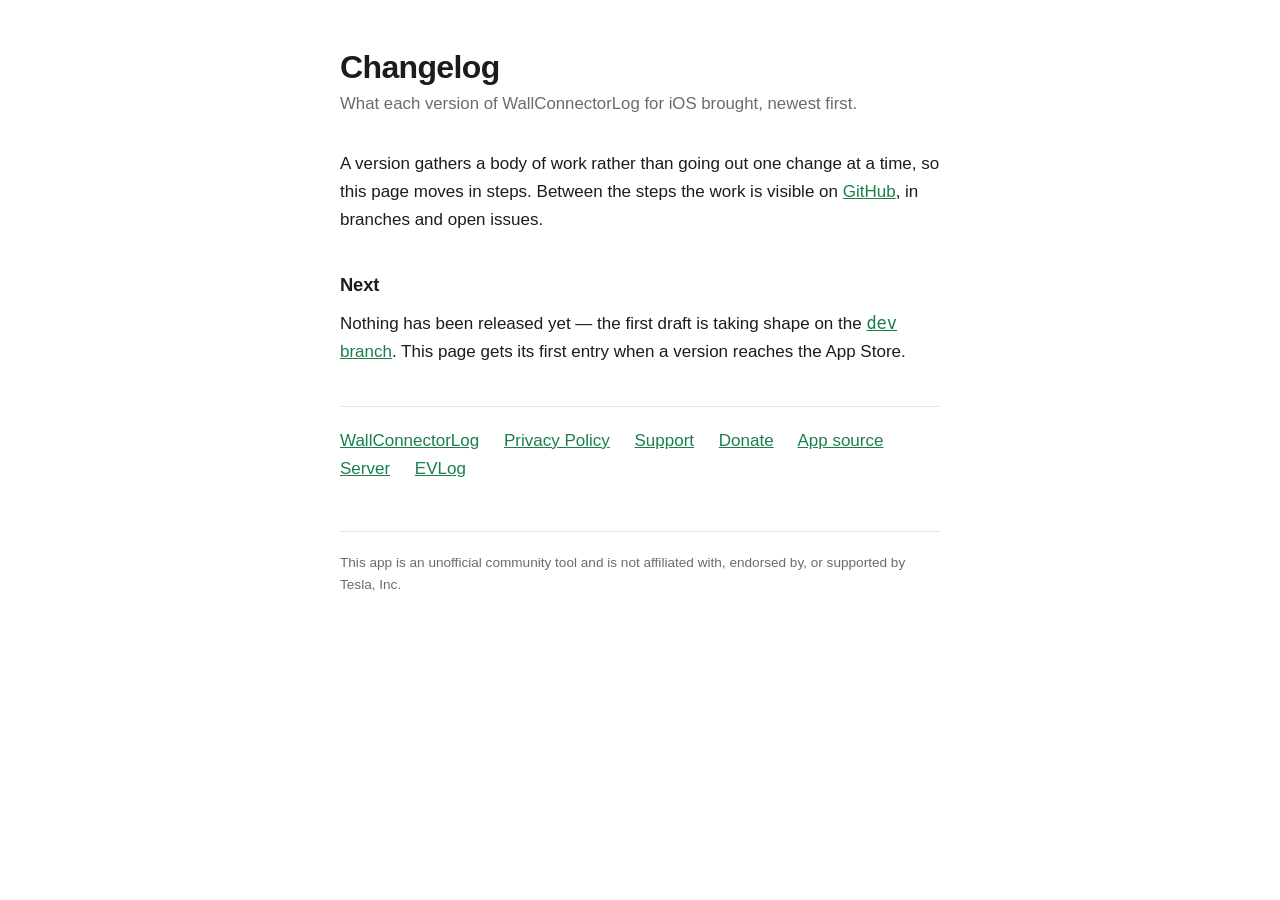
==== changelog/index.html @ a12ff2bb "Link the sibling site from the nav" ====
<!doctype html>
<html lang="en">
<head>
<meta charset="utf-8">
<meta name="viewport" content="width=device-width, initial-scale=1">
<title>WallConnectorLog — Changelog</title>
<link rel="stylesheet" href="../style.css">
</head>
<body>

<h1>Changelog</h1>
<p class="lede">What each version of WallConnectorLog for iOS brought, newest first.</p>

<p>A version gathers a body of work rather than going out one change at a time, so this page moves
in steps. Between the steps the work is visible on
<a href="https://github.com/mews-se/wallconnectorlog-ios">GitHub</a>, in branches and open
issues.</p>

<h2>Next</h2>

<p>Nothing has been released yet — the first draft is taking shape on the
<a href="https://github.com/mews-se/wallconnectorlog-ios/tree/dev"><code>dev</code> branch</a>.
This page gets its first entry when a version reaches the App Store.</p>

<nav>
  <a href="../">WallConnectorLog</a>
  <a href="../privacy/">Privacy Policy</a>
  <a href="../support/">Support</a>
  <a href="../donate/">Donate</a>
  <a href="https://github.com/mews-se/wallconnectorlog-ios">App source</a>
  <a href="https://github.com/mews-se/wallconnectorlog">Server</a>
  <a href="https://mews-se.github.io/evlog-site/">EVLog</a>
</nav>

<footer>
This app is an unofficial community tool and is not affiliated with, endorsed by, or supported by
Tesla, Inc.
</footer>

</body>
</html>
---- style.css ----
:root {
  --bg: #ffffff;
  --fg: #1c1c1e;
  --muted: #6b6b70;
  --rule: #e3e3e6;
  --link: #1a7f4b;
}

@media (prefers-color-scheme: dark) {
  :root {
    --bg: #131315;
    --fg: #e8e8ea;
    --muted: #98989e;
    --rule: #2c2c30;
    --link: #4ec97f;
  }
}

* { box-sizing: border-box; }

body {
  margin: 0 auto;
  padding: 3rem 1.25rem 4rem;
  max-width: 40rem;
  background: var(--bg);
  color: var(--fg);
  font: 17px/1.65 -apple-system, BlinkMacSystemFont, "Segoe UI", Roboto, Helvetica, Arial, sans-serif;
  -webkit-text-size-adjust: 100%;
}

h1 {
  font-size: 2rem;
  line-height: 1.2;
  margin: 0 0 0.25rem;
  letter-spacing: -0.02em;
}

h2 {
  font-size: 1.15rem;
  margin: 2.25rem 0 0.5rem;
  letter-spacing: -0.01em;
}

p, ul { margin: 0 0 1rem; }
ul { padding-left: 1.25rem; }
li { margin-bottom: 0.4rem; }

a { color: var(--link); }
a:hover { text-decoration: none; }

.lede {
  color: var(--muted);
  font-size: 1.05rem;
  margin-bottom: 2rem;
}

.updated {
  color: var(--muted);
  font-size: 0.9rem;
  margin-bottom: 2rem;
}

nav {
  margin: 2.5rem 0 0;
  padding-top: 1.25rem;
  border-top: 1px solid var(--rule);
}

nav a { margin-right: 1.25rem; }

footer {
  margin-top: 3rem;
  padding-top: 1.25rem;
  border-top: 1px solid var(--rule);
  color: var(--muted);
  font-size: 0.85rem;
}
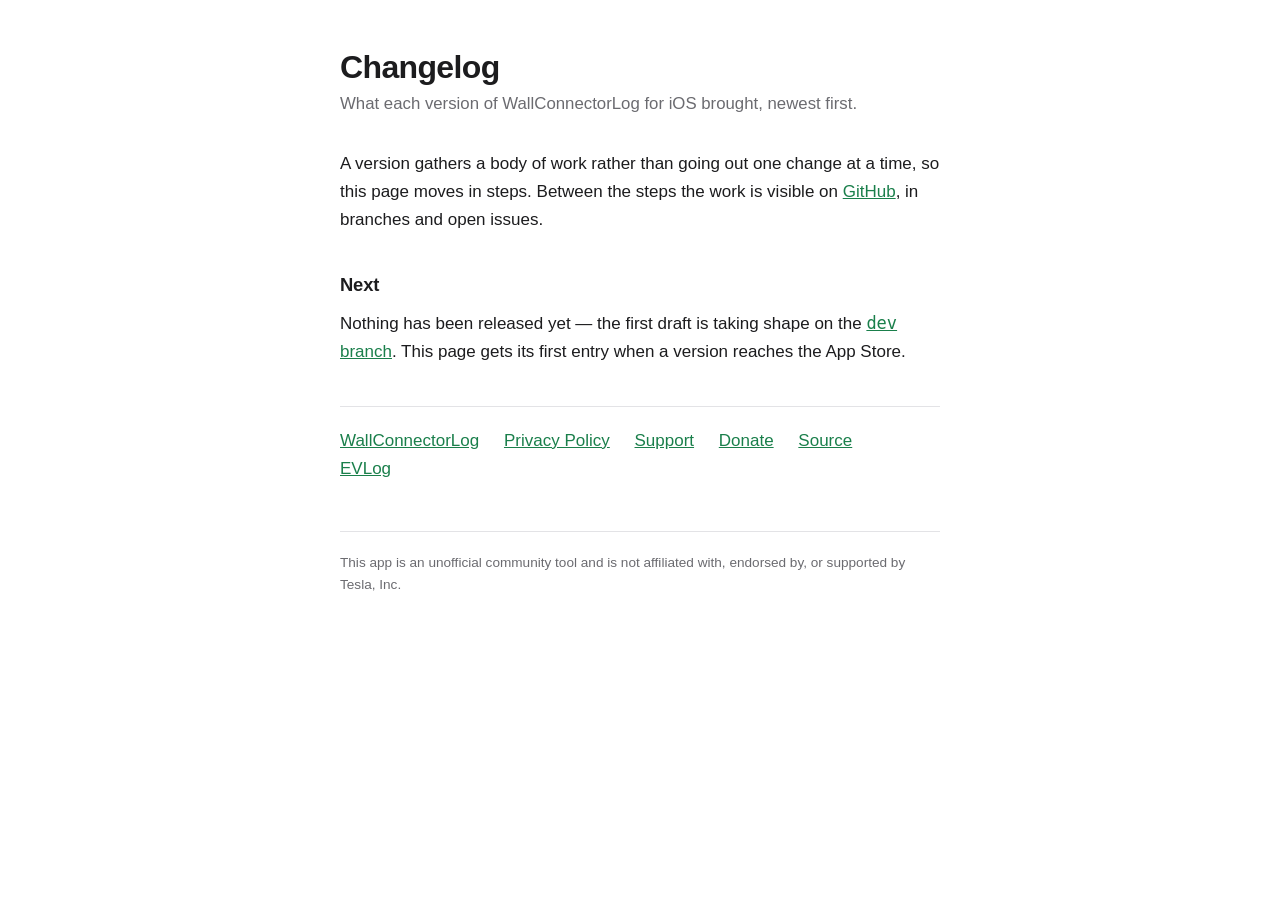
==== commit becc7bb0: "Keep one source link in the nav" ====
--- a/changelog/index.html
+++ b/changelog/index.html
@@ -27,8 +27,7 @@
   <a href="../privacy/">Privacy Policy</a>
   <a href="../support/">Support</a>
   <a href="../donate/">Donate</a>
-  <a href="https://github.com/mews-se/wallconnectorlog-ios">App source</a>
-  <a href="https://github.com/mews-se/wallconnectorlog">Server</a>
+  <a href="https://github.com/mews-se/wallconnectorlog-ios">Source</a>
   <a href="https://mews-se.github.io/evlog-site/">EVLog</a>
 </nav>
 
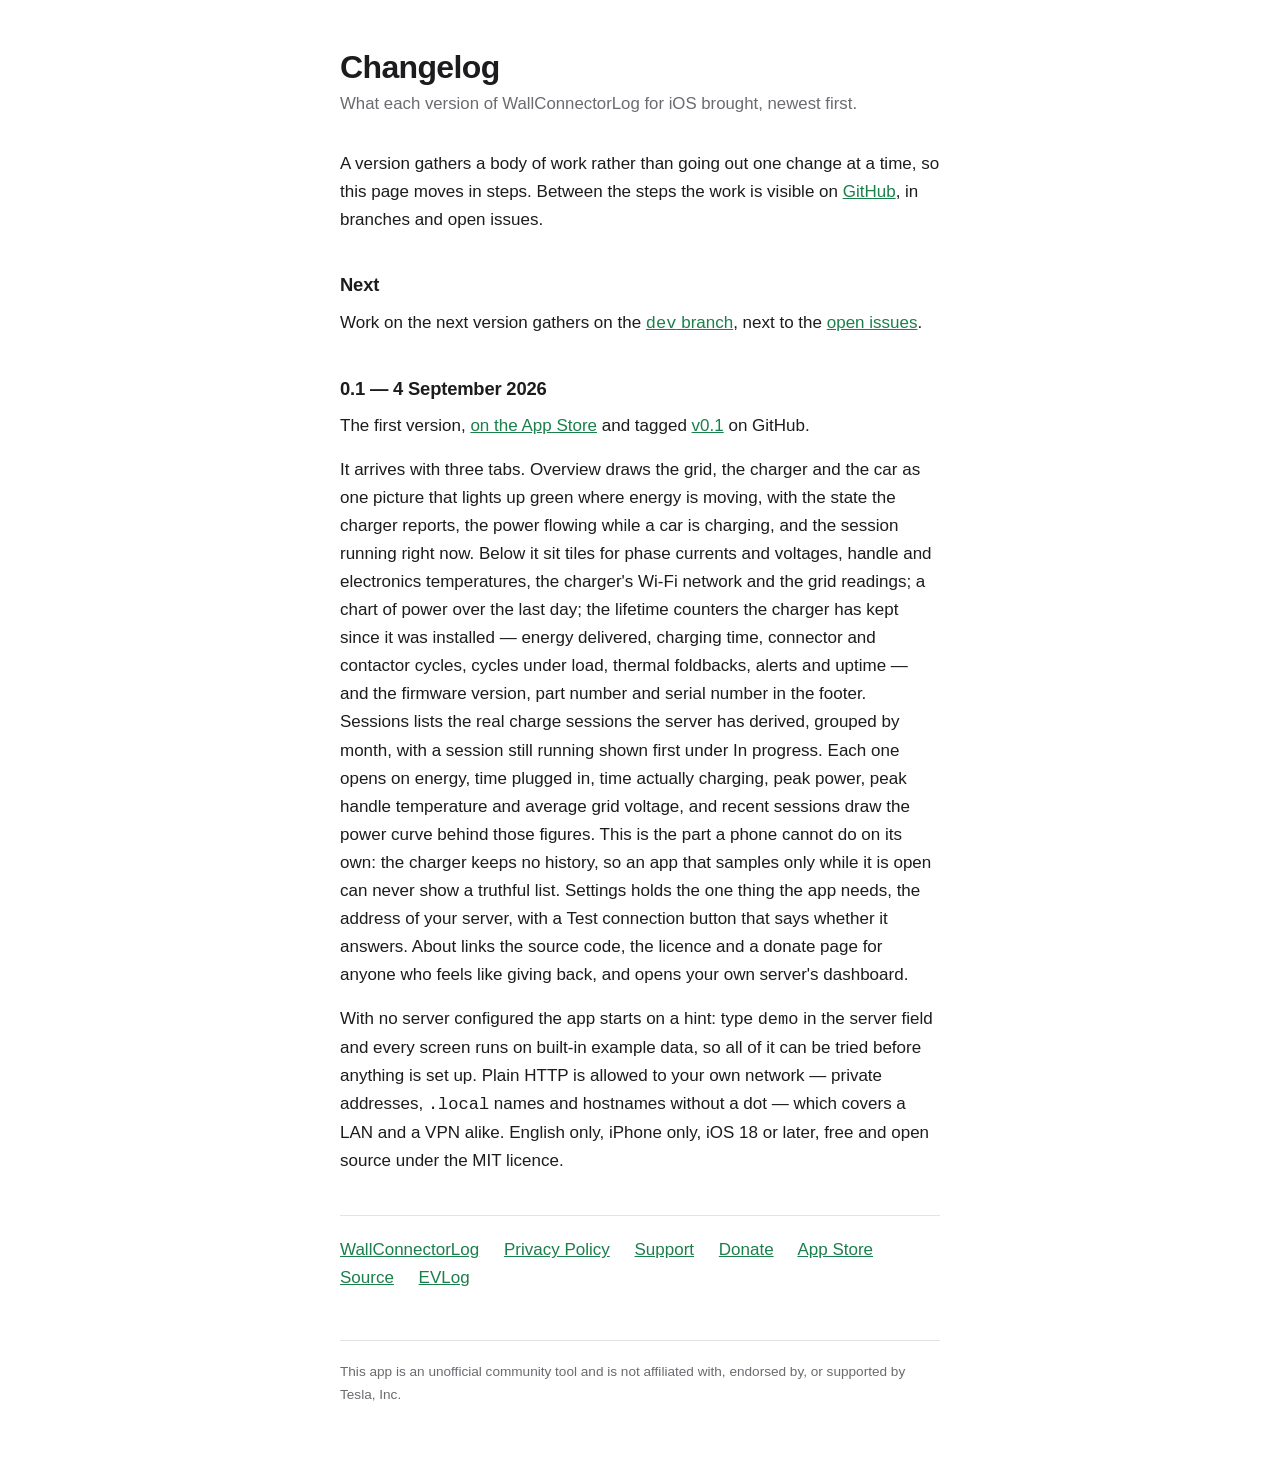
==== commit 6635dbaa: "Add 0.1 to the changelog and link the App Store" ====
--- a/changelog/index.html
+++ b/changelog/index.html
@@ -18,15 +18,46 @@
 
 <h2>Next</h2>
 
-<p>Nothing has been released yet — the first draft is taking shape on the
-<a href="https://github.com/mews-se/wallconnectorlog-ios/tree/dev"><code>dev</code> branch</a>.
-This page gets its first entry when a version reaches the App Store.</p>
+<p>Work on the next version gathers on the
+<a href="https://github.com/mews-se/wallconnectorlog-ios/tree/dev"><code>dev</code> branch</a>,
+next to the <a href="https://github.com/mews-se/wallconnectorlog-ios/issues">open issues</a>.</p>
+
+<h2>0.1 — 4 September 2026</h2>
+
+<p>The first version,
+<a href="https://apps.apple.com/app/wallconnectorlog/id6807546205">on the App Store</a>
+and tagged <a href="https://github.com/mews-se/wallconnectorlog-ios/releases/tag/v0.1">v0.1</a>
+on GitHub.</p>
+
+<p>It arrives with three tabs. Overview draws the grid, the charger and the car as one picture
+that lights up green where energy is moving, with the state the charger reports, the power
+flowing while a car is charging, and the session running right now. Below it sit tiles for phase
+currents and voltages, handle and electronics temperatures, the charger's Wi-Fi network and the
+grid readings; a chart of power over the last day; the lifetime counters the charger has kept
+since it was installed — energy delivered, charging time, connector and contactor cycles, cycles
+under load, thermal foldbacks, alerts and uptime — and the firmware version, part number and
+serial number in the footer. Sessions lists the real charge sessions the server has derived,
+grouped by month, with a session still running shown first under In progress. Each one opens on
+energy, time plugged in, time actually charging, peak power, peak handle temperature and average
+grid voltage, and recent sessions draw the power curve behind those figures. This is the part a
+phone cannot do on its own: the charger keeps no history, so an app that samples only while it is
+open can never show a truthful list. Settings holds the one thing the app needs, the address of
+your server, with a Test connection button that says whether it answers. About links the source
+code, the licence and a donate page for anyone who feels like giving back, and opens your own
+server's dashboard.</p>
+
+<p>With no server configured the app starts on a hint: type <code>demo</code> in the server field
+and every screen runs on built-in example data, so all of it can be tried before anything is set
+up. Plain HTTP is allowed to your own network — private addresses, <code>.local</code> names and
+hostnames without a dot — which covers a LAN and a VPN alike. English only, iPhone only, iOS 18
+or later, free and open source under the MIT licence.</p>
 
 <nav>
   <a href="../">WallConnectorLog</a>
   <a href="../privacy/">Privacy Policy</a>
   <a href="../support/">Support</a>
   <a href="../donate/">Donate</a>
+  <a href="https://apps.apple.com/app/wallconnectorlog/id6807546205">App Store</a>
   <a href="https://github.com/mews-se/wallconnectorlog-ios">Source</a>
   <a href="https://mews-se.github.io/evlog-site/">EVLog</a>
 </nav>
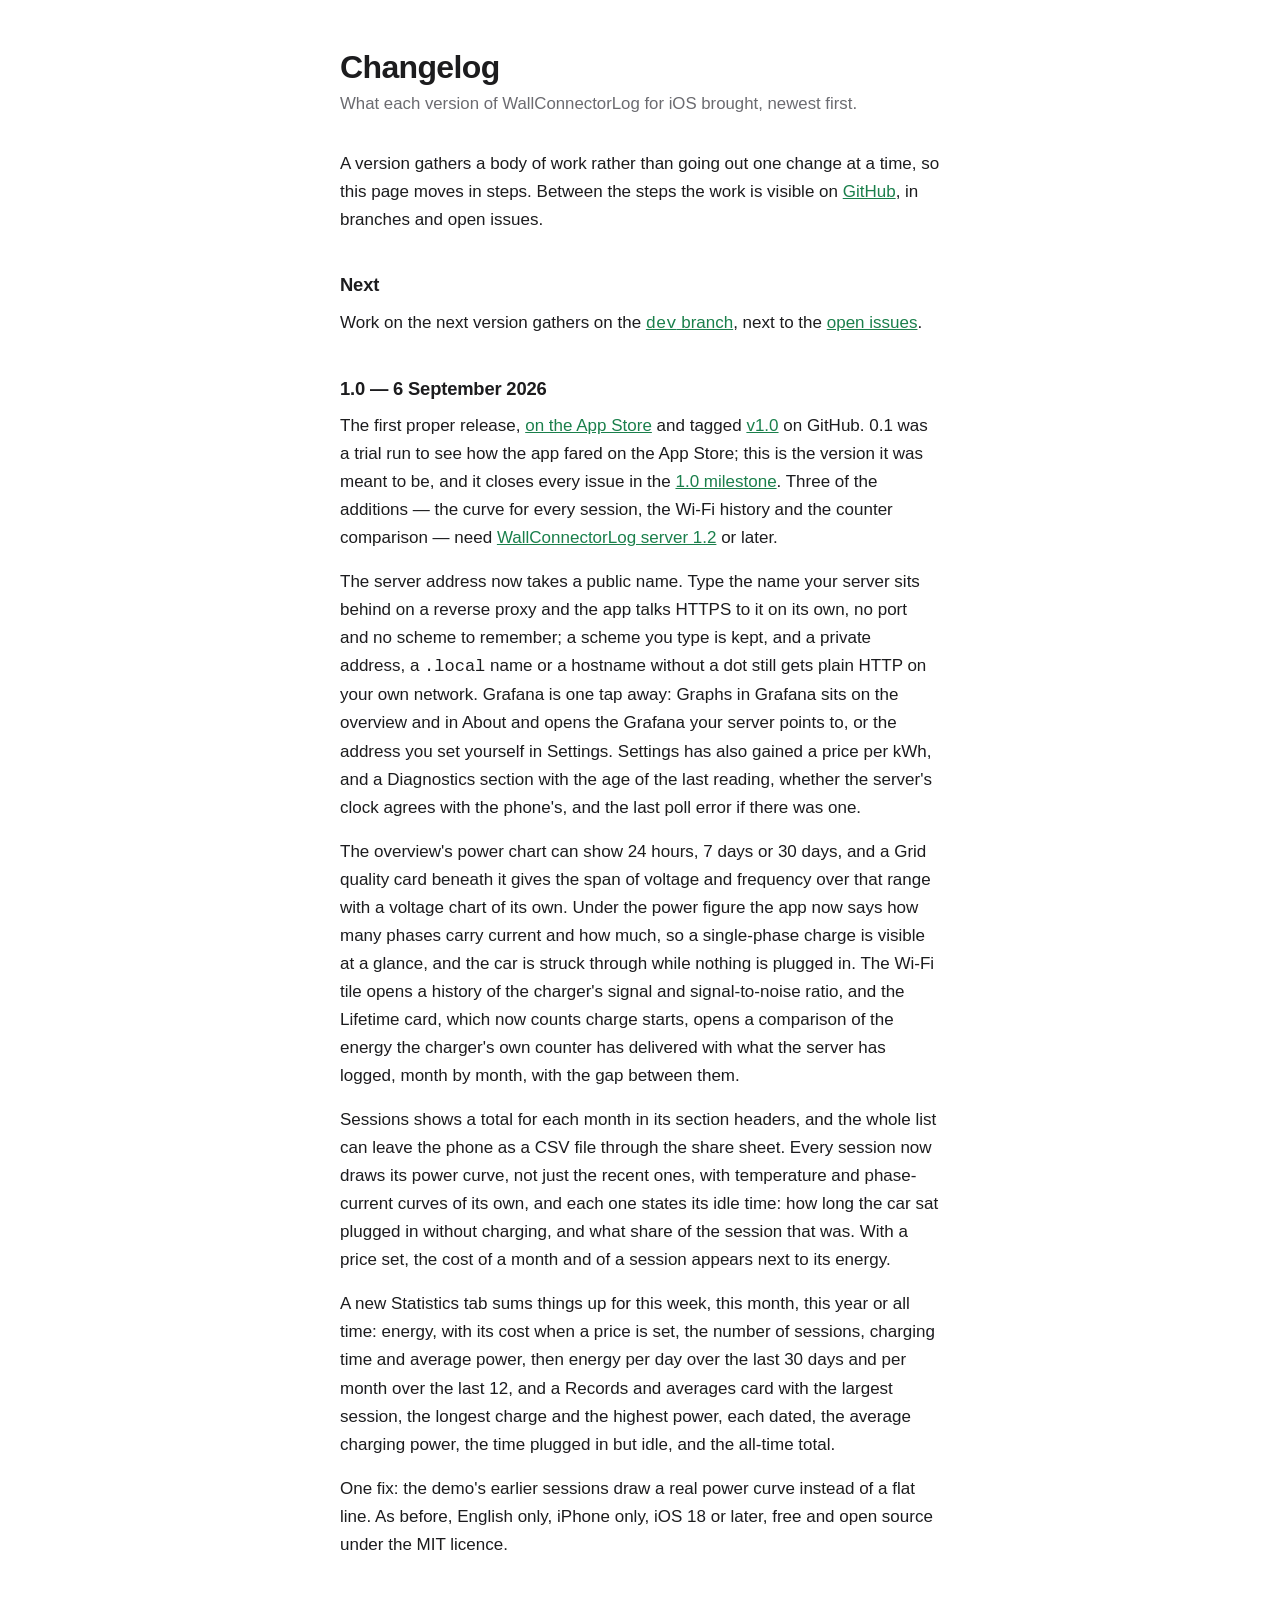
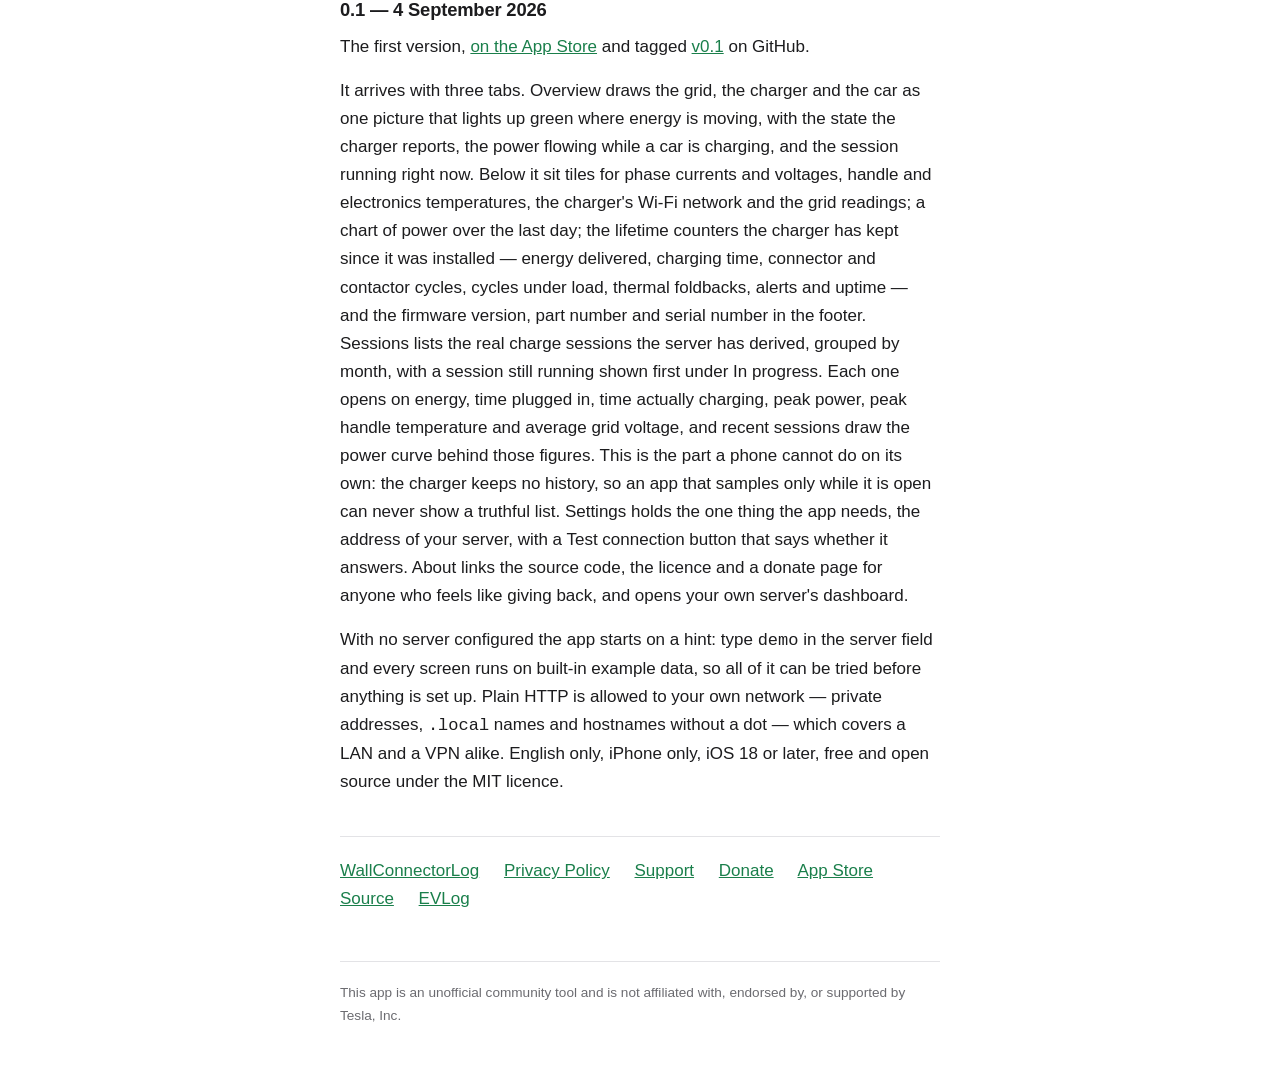
==== commit fa382210: "Add 1.0 to the changelog" ====
--- a/changelog/index.html
+++ b/changelog/index.html
@@ -21,6 +21,53 @@
 <p>Work on the next version gathers on the
 <a href="https://github.com/mews-se/wallconnectorlog-ios/tree/dev"><code>dev</code> branch</a>,
 next to the <a href="https://github.com/mews-se/wallconnectorlog-ios/issues">open issues</a>.</p>
+
+<h2>1.0 — 6 September 2026</h2>
+
+<p>The first proper release,
+<a href="https://apps.apple.com/app/wallconnectorlog/id6807546205">on the App Store</a>
+and tagged <a href="https://github.com/mews-se/wallconnectorlog-ios/releases/tag/v1.0">v1.0</a>
+on GitHub. 0.1 was a trial run to see how the app fared on the App Store; this is the version it
+was meant to be, and it closes every issue in the
+<a href="https://github.com/mews-se/wallconnectorlog-ios/milestone/1?closed=1">1.0 milestone</a>.
+Three of the additions — the curve for every session, the Wi-Fi history and the counter
+comparison — need
+<a href="https://github.com/mews-se/wallconnectorlog/releases/tag/v1.2">WallConnectorLog server 1.2</a>
+or later.</p>
+
+<p>The server address now takes a public name. Type the name your server sits behind on a
+reverse proxy and the app talks HTTPS to it on its own, no port and no scheme to remember; a
+scheme you type is kept, and a private address, a <code>.local</code> name or a hostname without
+a dot still gets plain HTTP on your own network. Grafana is one tap away: Graphs in Grafana sits
+on the overview and in About and opens the Grafana your server points to, or the address you set
+yourself in Settings. Settings has also gained a price per kWh, and a Diagnostics section with the
+age of the last reading, whether the server's clock agrees with the phone's, and the last poll
+error if there was one.</p>
+
+<p>The overview's power chart can show 24 hours, 7 days or 30 days, and a Grid quality card
+beneath it gives the span of voltage and frequency over that range with a voltage chart of its
+own. Under the power figure the app now says how many phases carry current and how much, so a
+single-phase charge is visible at a glance, and the car is struck through while nothing is plugged
+in. The Wi-Fi tile opens a history of the charger's signal and signal-to-noise ratio, and the
+Lifetime card, which now counts charge starts, opens a comparison of the energy the charger's own
+counter has delivered with what the server has logged, month by month, with the gap between
+them.</p>
+
+<p>Sessions shows a total for each month in its section headers, and the whole list can leave the
+phone as a CSV file through the share sheet. Every session now draws its power curve, not just the
+recent ones, with temperature and phase-current curves of its own, and each one states its idle
+time: how long the car sat plugged in without charging, and what share of the session that was.
+With a price set, the cost of a month and of a session appears next to its energy.</p>
+
+<p>A new Statistics tab sums things up for this week, this month, this year or all time: energy,
+with its cost when a price is set, the number of sessions, charging time and average power, then
+energy per day over the last 30 days and per month over the last 12, and a Records and averages
+card with the largest session, the longest charge and the highest power, each dated, the average
+charging power, the time plugged in but idle, and the all-time total.</p>
+
+<p>One fix: the demo's earlier sessions draw a real power curve instead of a flat line. As
+before, English only, iPhone only, iOS 18 or later, free and open source under the MIT
+licence.</p>
 
 <h2>0.1 — 4 September 2026</h2>
 
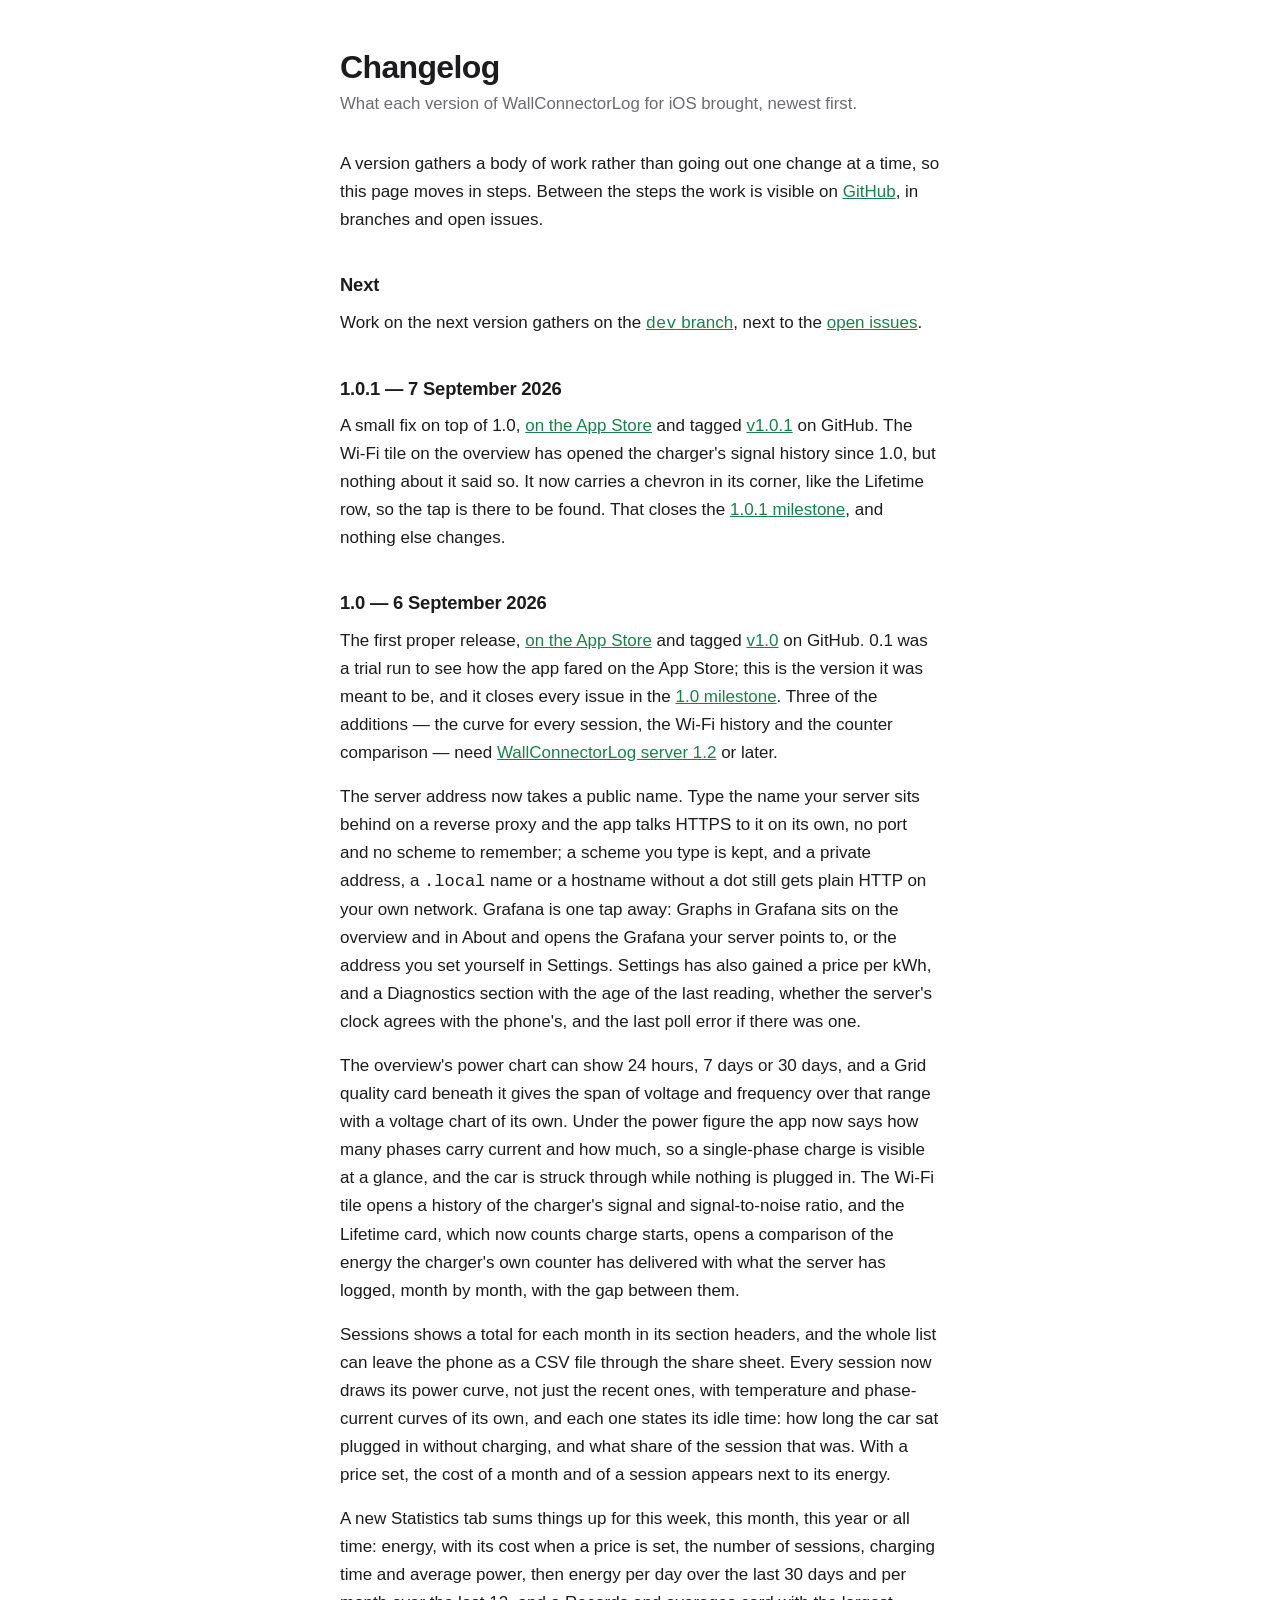
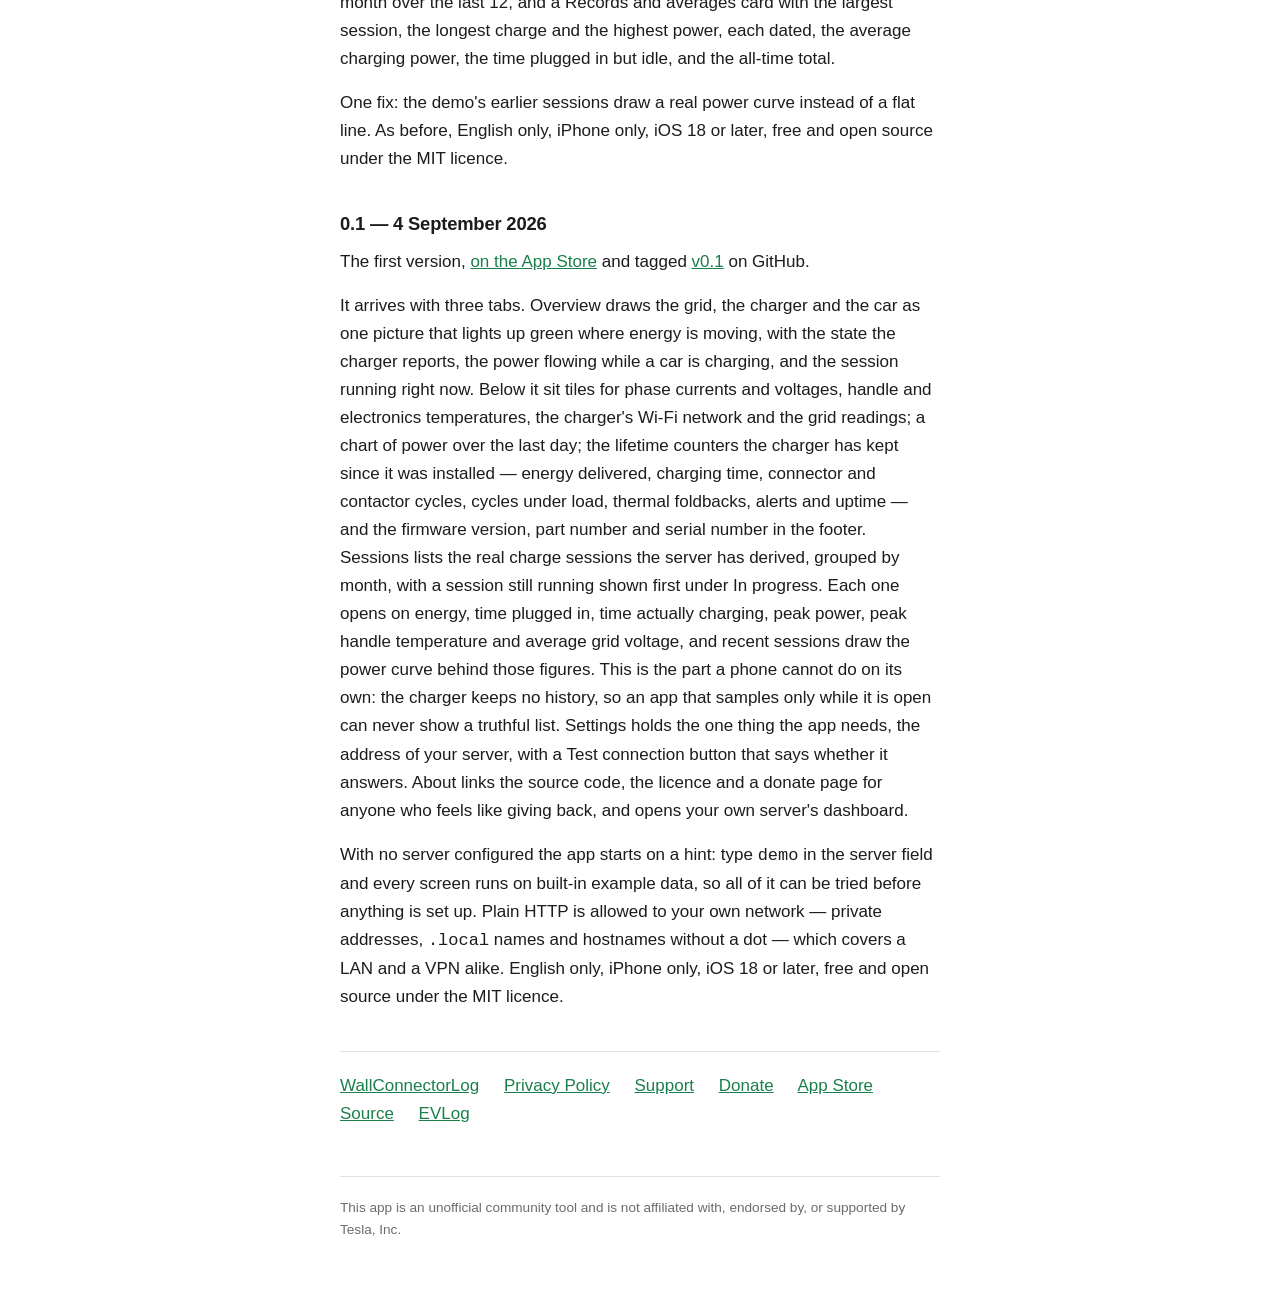
==== commit 1c4b40bc: "Add 1.0.1 to the changelog" ====
--- a/changelog/index.html
+++ b/changelog/index.html
@@ -21,6 +21,17 @@
 <p>Work on the next version gathers on the
 <a href="https://github.com/mews-se/wallconnectorlog-ios/tree/dev"><code>dev</code> branch</a>,
 next to the <a href="https://github.com/mews-se/wallconnectorlog-ios/issues">open issues</a>.</p>
+
+<h2>1.0.1 — 7 September 2026</h2>
+
+<p>A small fix on top of 1.0,
+<a href="https://apps.apple.com/app/wallconnectorlog/id6807546205">on the App Store</a>
+and tagged <a href="https://github.com/mews-se/wallconnectorlog-ios/releases/tag/v1.0.1">v1.0.1</a>
+on GitHub. The Wi-Fi tile on the overview has opened the charger's signal history since 1.0, but
+nothing about it said so. It now carries a chevron in its corner, like the Lifetime row, so the
+tap is there to be found. That closes the
+<a href="https://github.com/mews-se/wallconnectorlog-ios/milestone/3?closed=1">1.0.1 milestone</a>,
+and nothing else changes.</p>
 
 <h2>1.0 — 6 September 2026</h2>
 
@@ -106,7 +117,7 @@
   <a href="../donate/">Donate</a>
   <a href="https://apps.apple.com/app/wallconnectorlog/id6807546205">App Store</a>
   <a href="https://github.com/mews-se/wallconnectorlog-ios">Source</a>
-  <a href="https://mews-se.github.io/evlog-site/">EVLog</a>
+  <a href="https://evlog.martinstockzell.se/">EVLog</a>
 </nav>
 
 <footer>
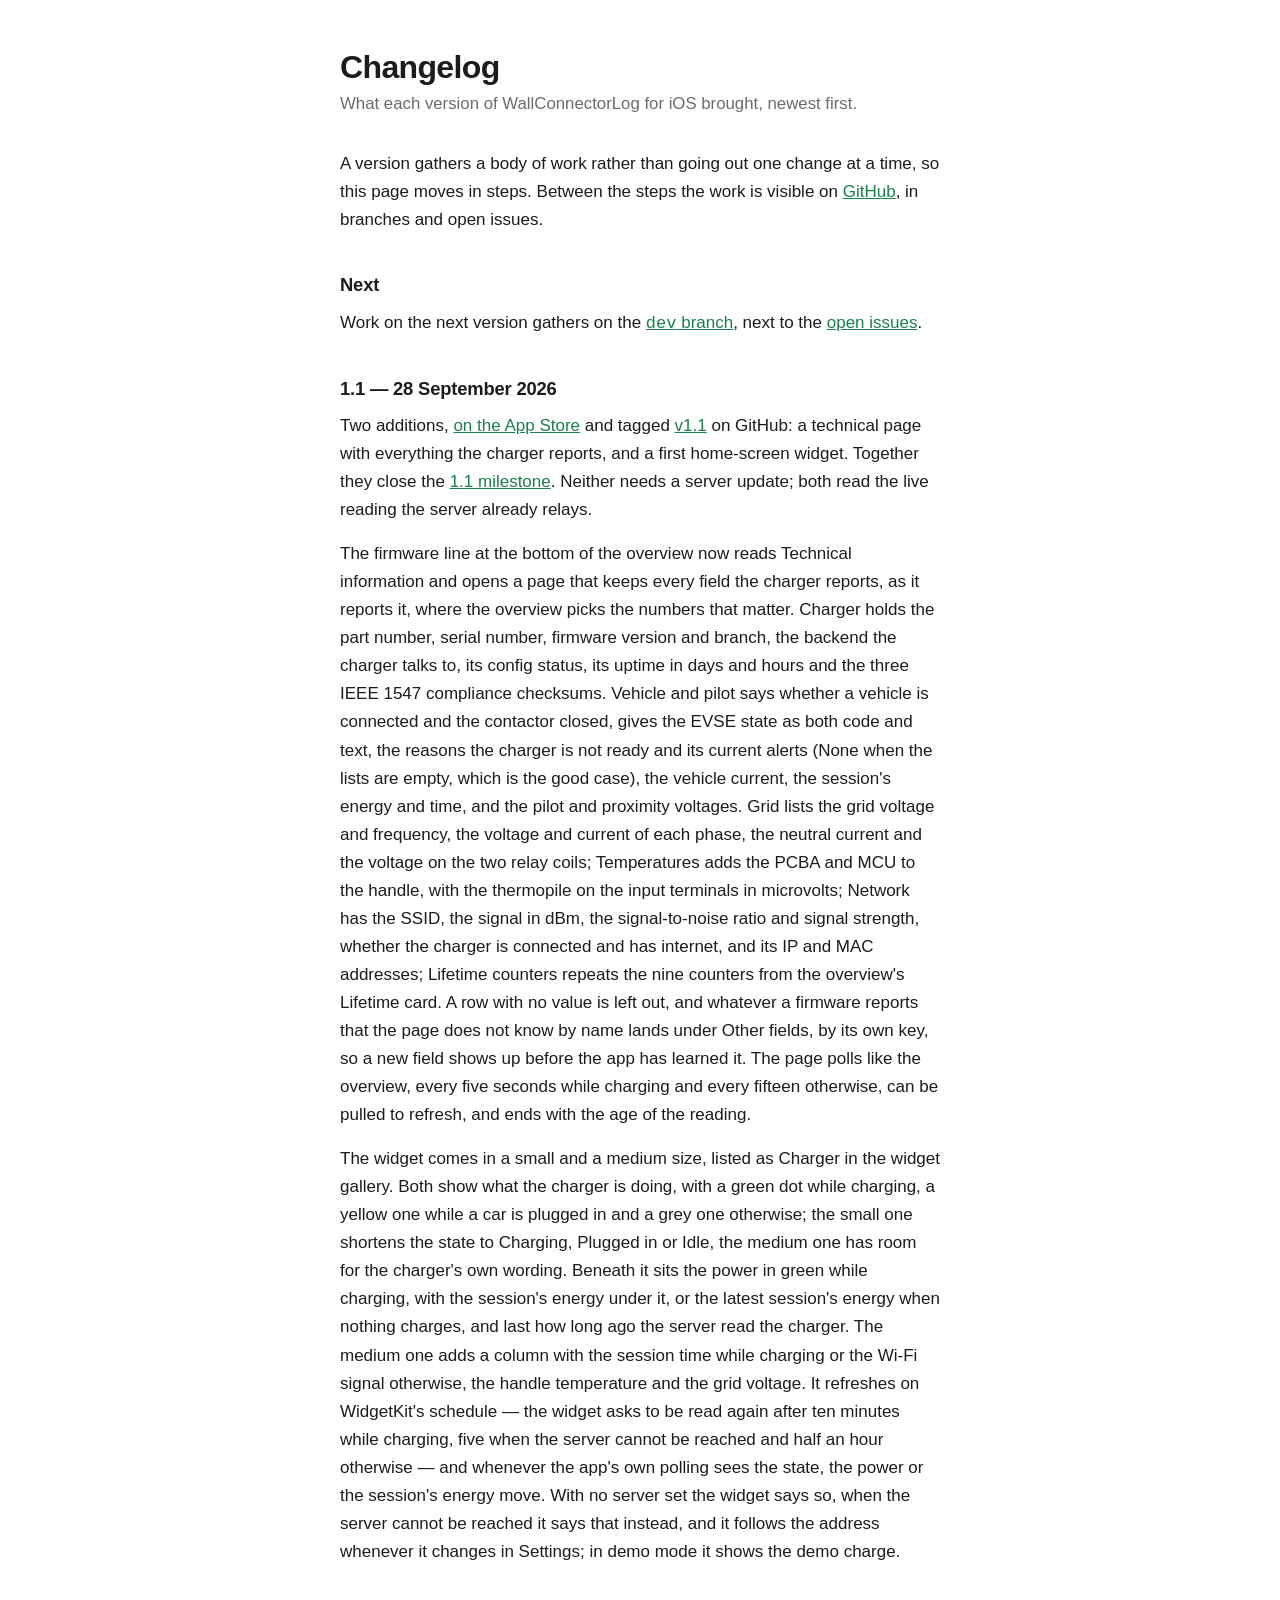
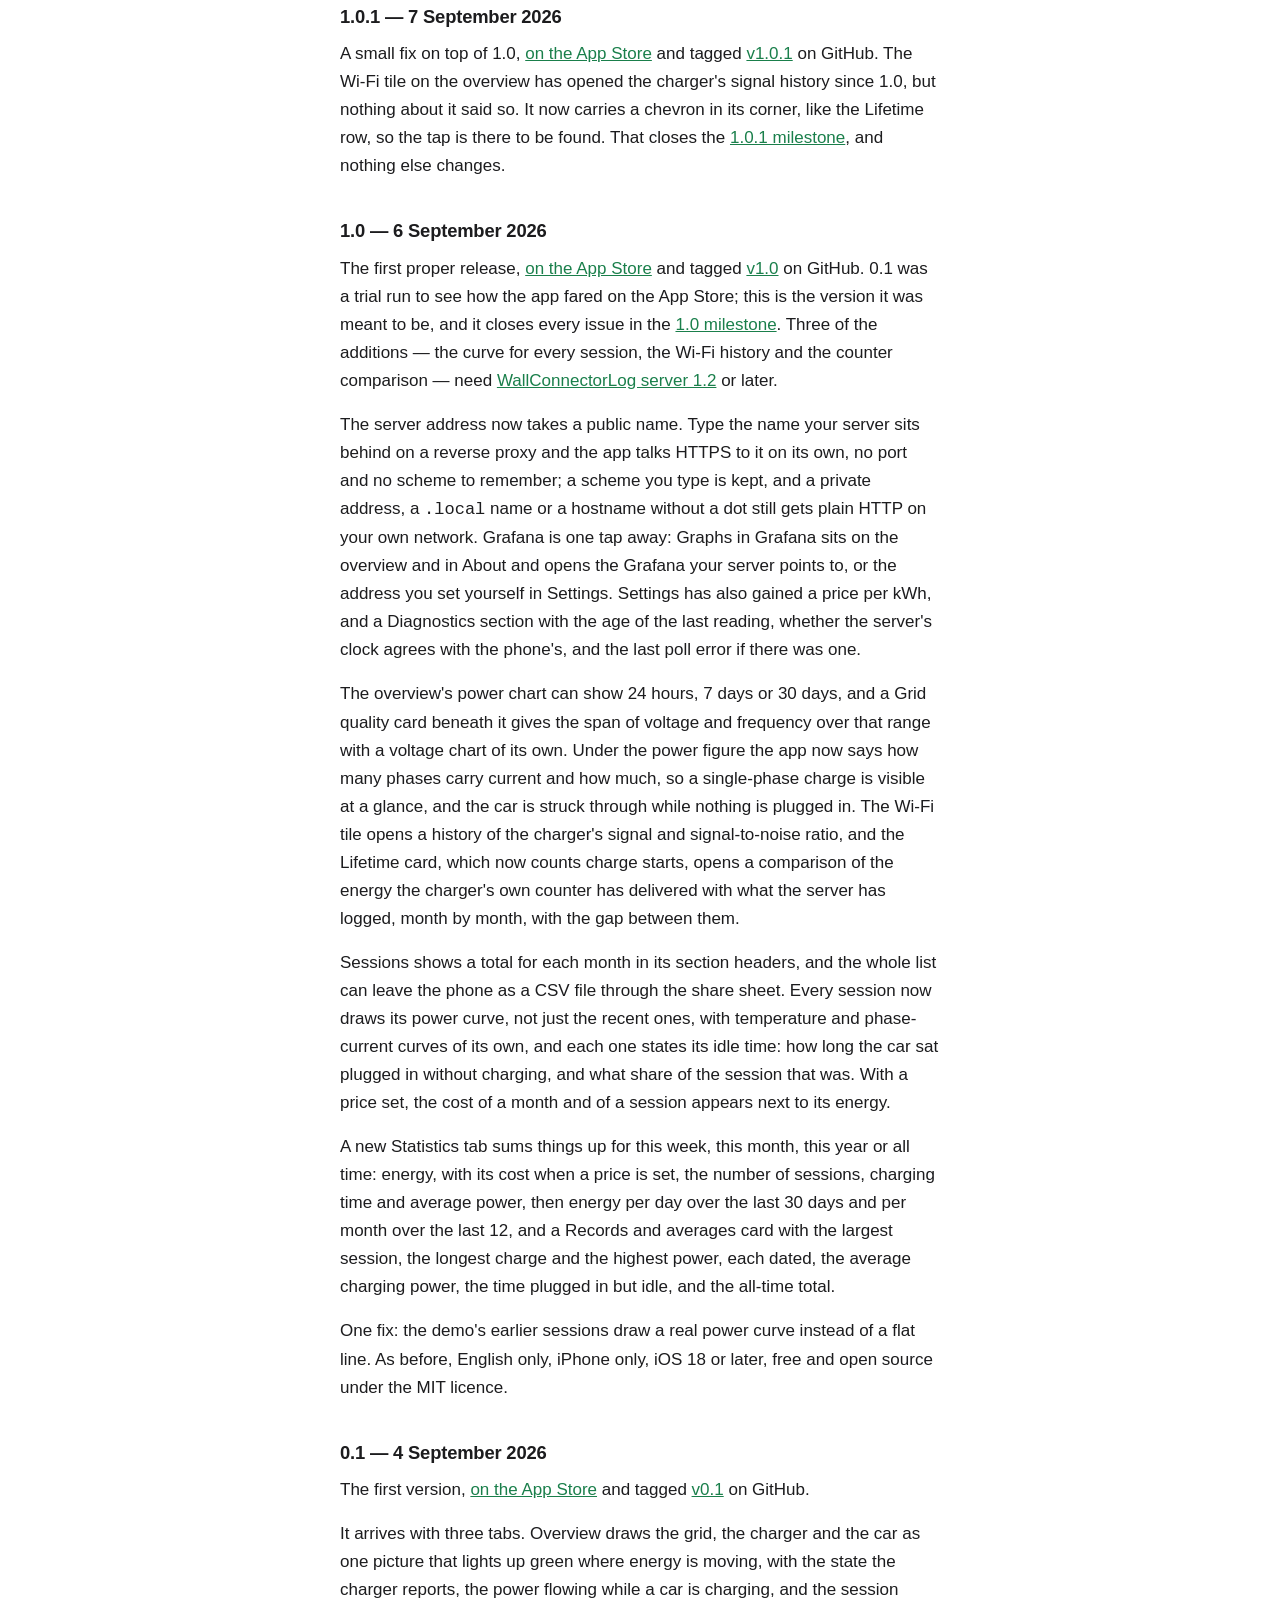
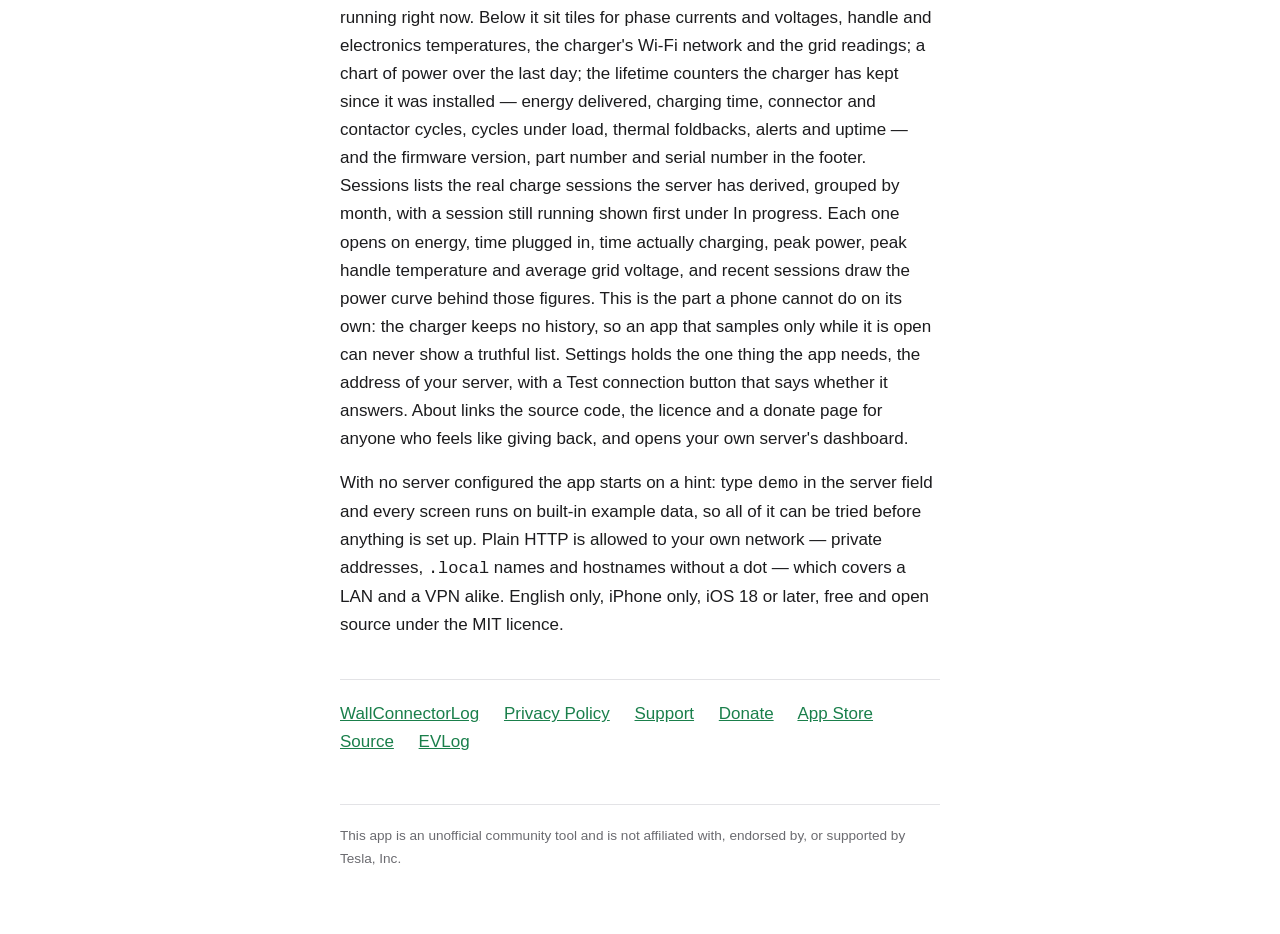
==== commit 3dc2647c: "Add 1.1 to the changelog" ====
--- a/changelog/index.html
+++ b/changelog/index.html
@@ -21,6 +21,47 @@
 <p>Work on the next version gathers on the
 <a href="https://github.com/mews-se/wallconnectorlog-ios/tree/dev"><code>dev</code> branch</a>,
 next to the <a href="https://github.com/mews-se/wallconnectorlog-ios/issues">open issues</a>.</p>
+
+<h2>1.1 — 28 September 2026</h2>
+
+<p>Two additions,
+<a href="https://apps.apple.com/app/wallconnectorlog/id6807546205">on the App Store</a>
+and tagged <a href="https://github.com/mews-se/wallconnectorlog-ios/releases/tag/v1.1">v1.1</a>
+on GitHub: a technical page with everything the charger reports, and a first home-screen widget.
+Together they close the
+<a href="https://github.com/mews-se/wallconnectorlog-ios/milestone/5?closed=1">1.1 milestone</a>.
+Neither needs a server update; both read the live reading the server already relays.</p>
+
+<p>The firmware line at the bottom of the overview now reads Technical information and opens a
+page that keeps every field the charger reports, as it reports it, where the overview picks the
+numbers that matter. Charger holds the part number, serial number, firmware version and branch,
+the backend the charger talks to, its config status, its uptime in days and hours and the three
+IEEE 1547 compliance checksums. Vehicle and pilot says whether a vehicle is connected and the
+contactor closed, gives the EVSE state as both code and text, the reasons the charger is not
+ready and its current alerts (None when the lists are empty, which is the good case), the vehicle
+current, the session's energy and time, and the pilot and proximity voltages. Grid lists the grid
+voltage and frequency, the voltage and current of each phase, the neutral current and the voltage
+on the two relay coils; Temperatures adds the PCBA and MCU to the handle, with the thermopile on
+the input terminals in microvolts; Network has the SSID, the signal in dBm, the signal-to-noise
+ratio and signal strength, whether the charger is connected and has internet, and its IP and MAC
+addresses; Lifetime counters repeats the nine counters from the overview's Lifetime card. A row
+with no value is left out, and whatever a firmware reports that the page does not know by name
+lands under Other fields, by its own key, so a new field shows up before the app has learned it.
+The page polls like the overview, every five seconds while charging and every fifteen otherwise,
+can be pulled to refresh, and ends with the age of the reading.</p>
+
+<p>The widget comes in a small and a medium size, listed as Charger in the widget gallery. Both
+show what the charger is doing, with a green dot while charging, a yellow one while a car is
+plugged in and a grey one otherwise; the small one shortens the state to Charging, Plugged in or
+Idle, the medium one has room for the charger's own wording. Beneath it sits the power in green
+while charging, with the session's energy under it, or the latest session's energy when nothing
+charges, and last how long ago the server read the charger. The medium one adds a column with the
+session time while charging or the Wi-Fi signal otherwise, the handle temperature and the grid
+voltage. It refreshes on WidgetKit's schedule — the widget asks to be read again after ten minutes
+while charging, five when the server cannot be reached and half an hour otherwise — and whenever
+the app's own polling sees the state, the power or the session's energy move. With no server set
+the widget says so, when the server cannot be reached it says that instead, and it follows the
+address whenever it changes in Settings; in demo mode it shows the demo charge.</p>
 
 <h2>1.0.1 — 7 September 2026</h2>
 
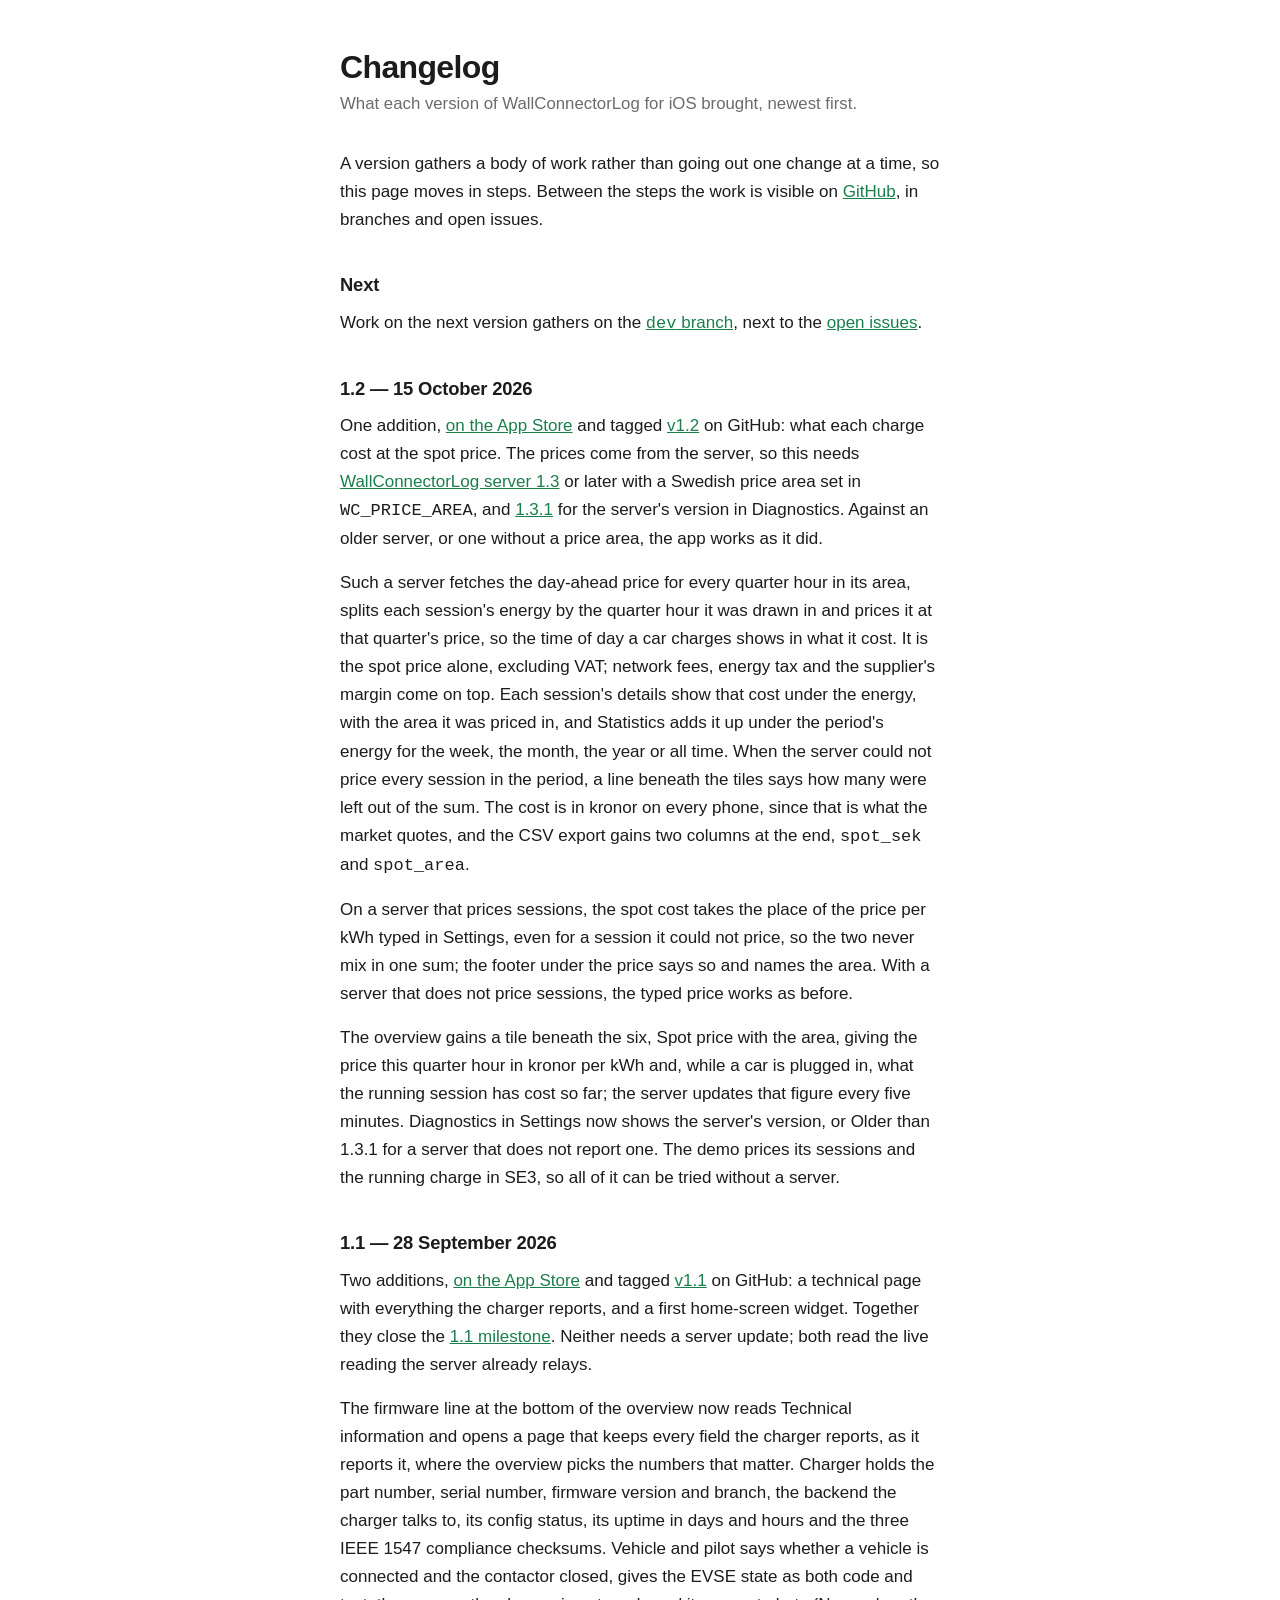
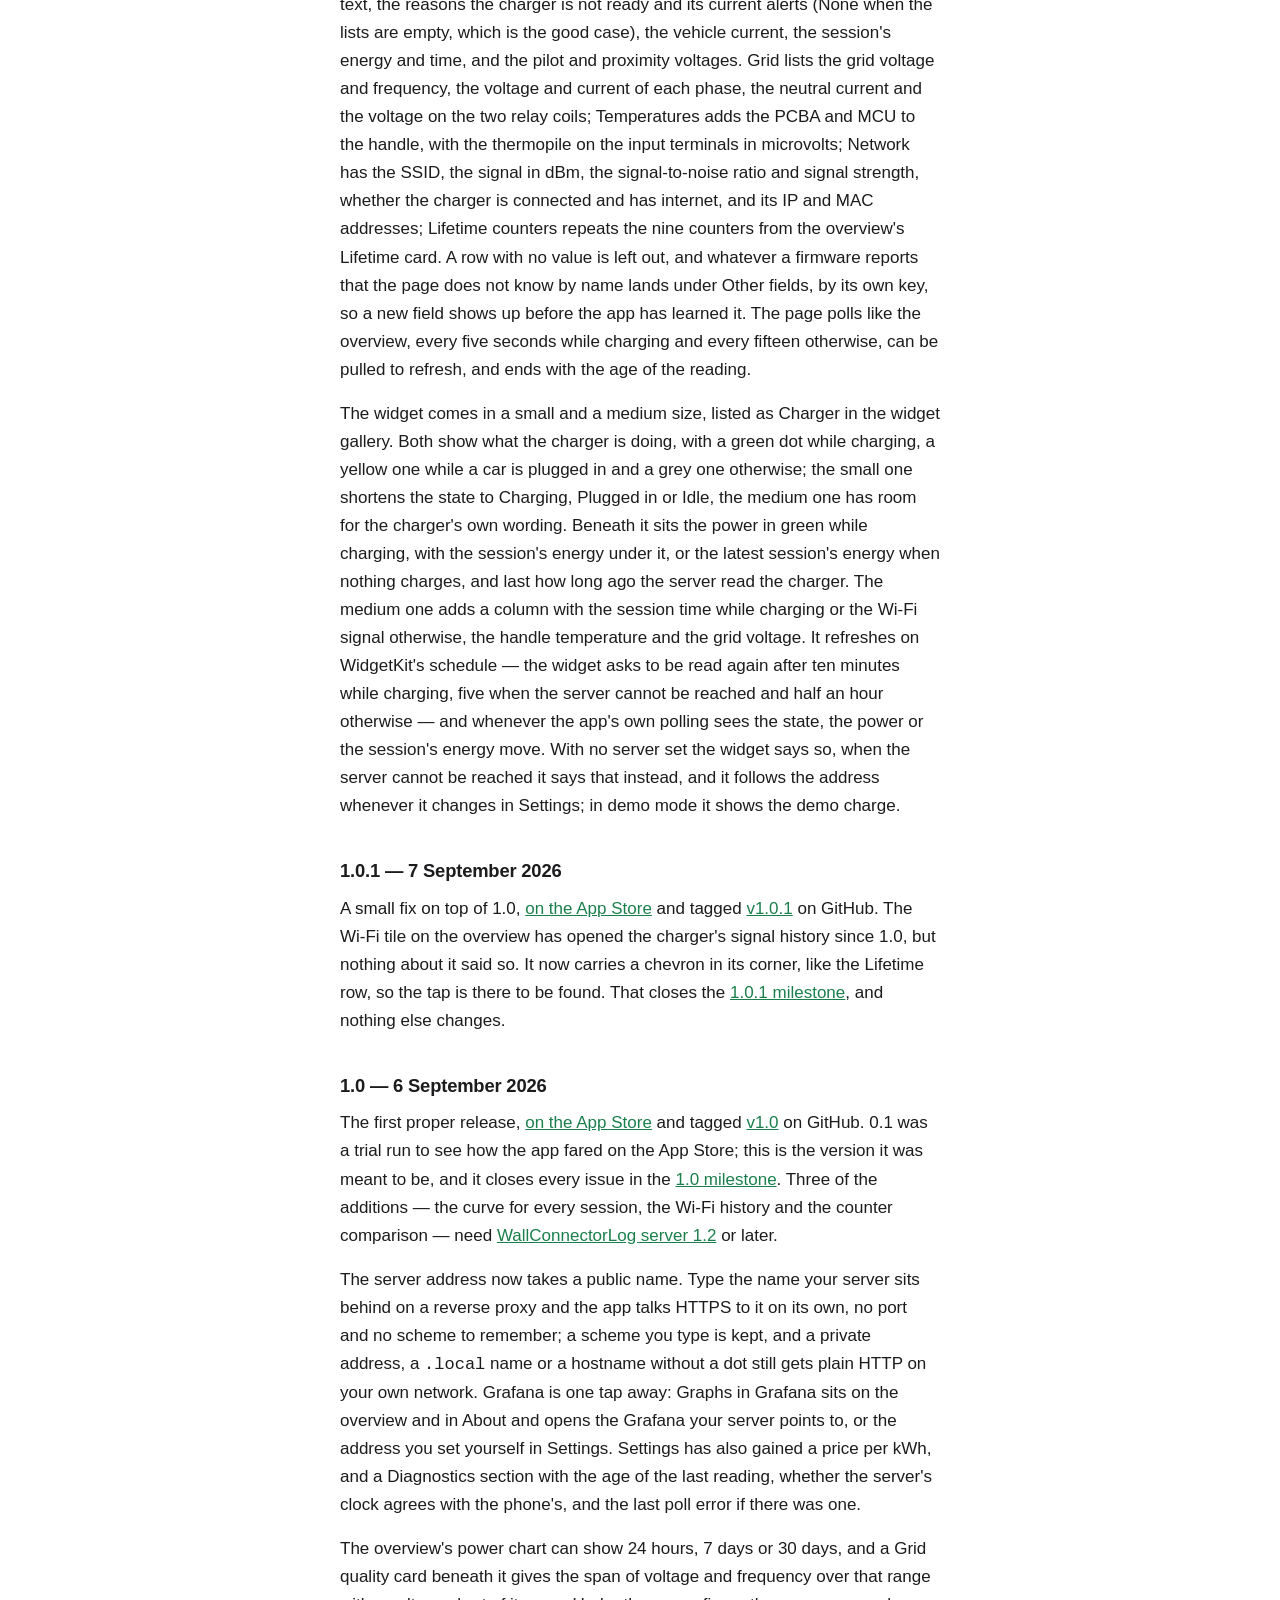
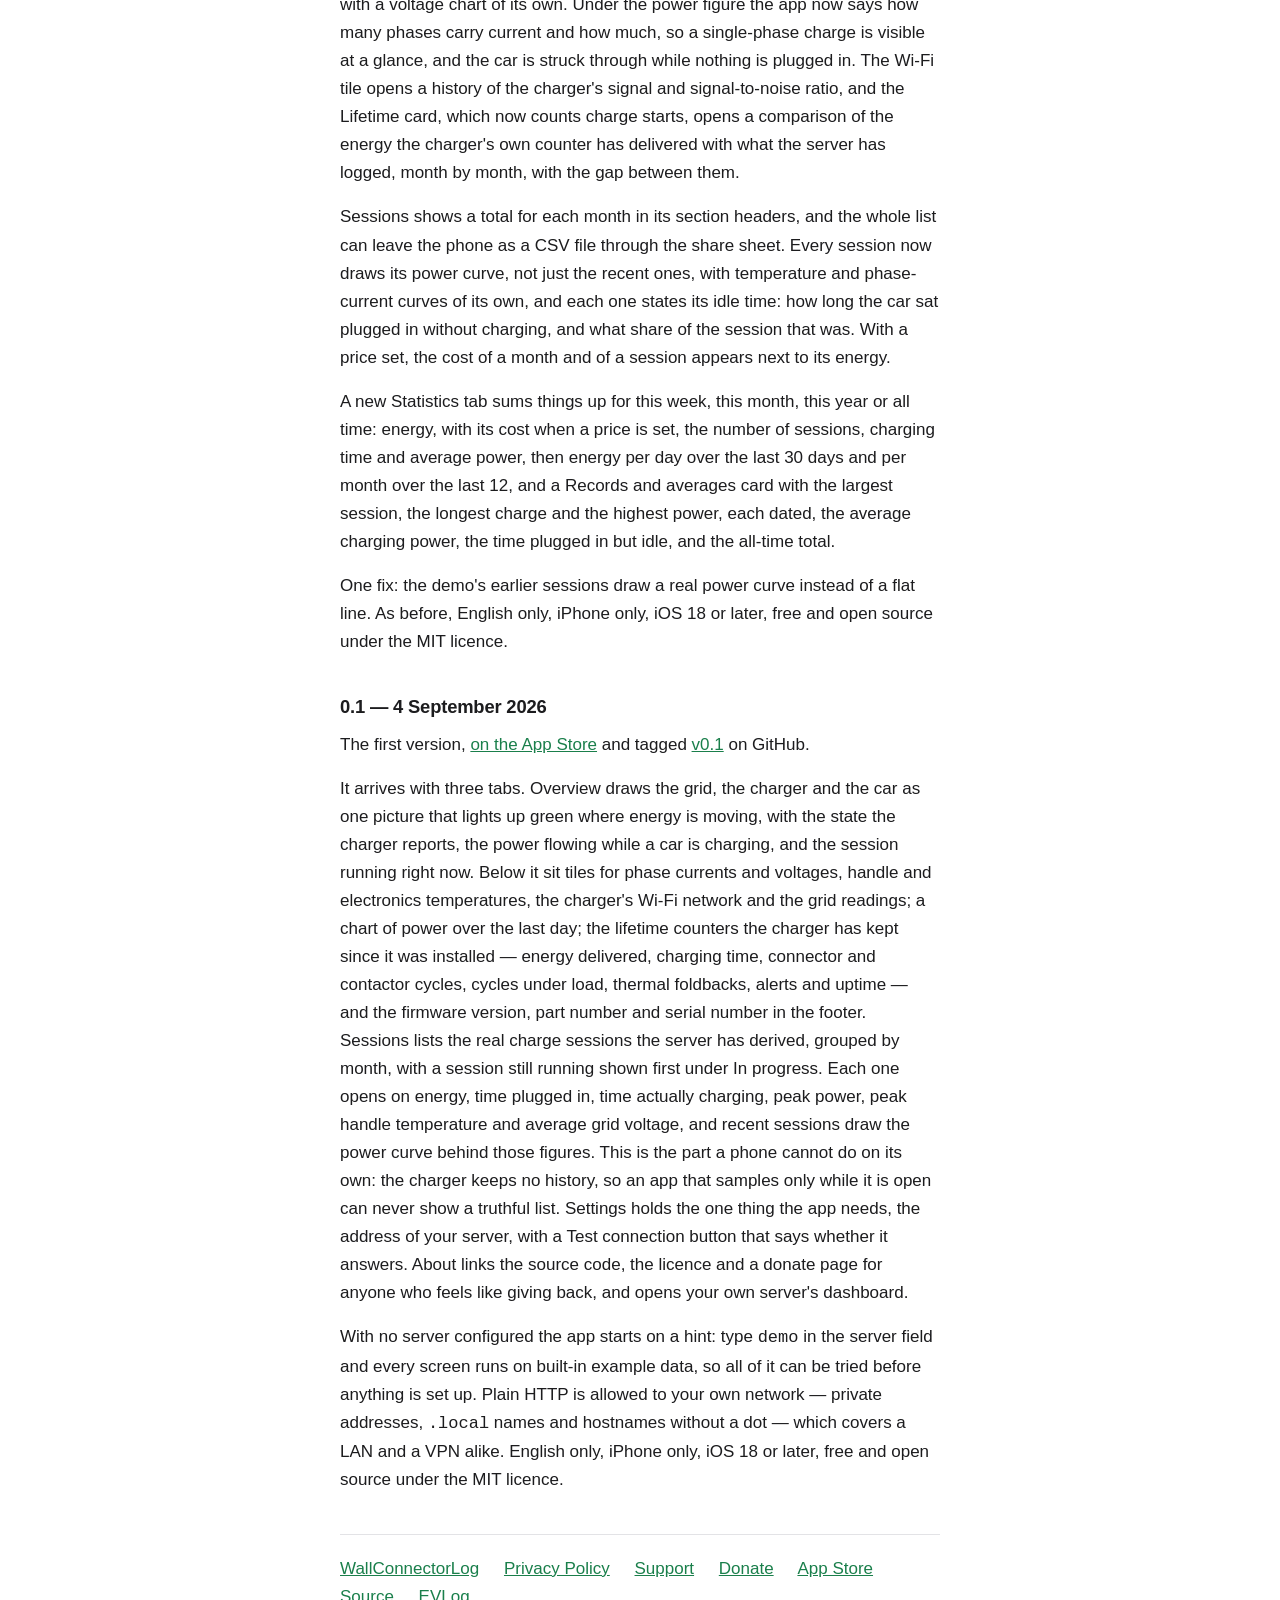
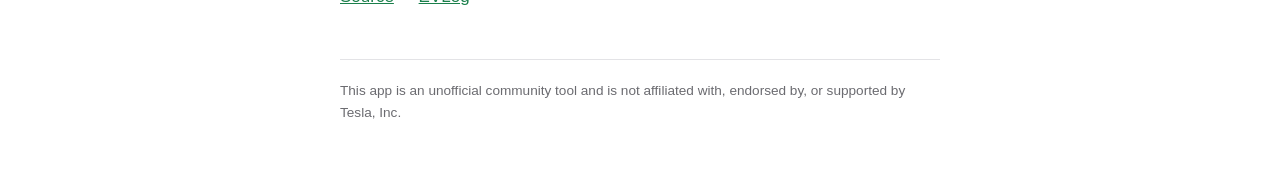
==== commit f86a74f9: "Add 1.2 to the changelog" ====
--- a/changelog/index.html
+++ b/changelog/index.html
@@ -21,6 +21,39 @@
 <p>Work on the next version gathers on the
 <a href="https://github.com/mews-se/wallconnectorlog-ios/tree/dev"><code>dev</code> branch</a>,
 next to the <a href="https://github.com/mews-se/wallconnectorlog-ios/issues">open issues</a>.</p>
+
+<h2>1.2 — 15 October 2026</h2>
+
+<p>One addition,
+<a href="https://apps.apple.com/app/wallconnectorlog/id6807546205">on the App Store</a>
+and tagged <a href="https://github.com/mews-se/wallconnectorlog-ios/releases/tag/v1.2">v1.2</a>
+on GitHub: what each charge cost at the spot price. The prices come from the server, so this
+needs <a href="https://github.com/mews-se/wallconnectorlog/releases/tag/v1.3">WallConnectorLog server 1.3</a>
+or later with a Swedish price area set in <code>WC_PRICE_AREA</code>, and
+<a href="https://github.com/mews-se/wallconnectorlog/releases/tag/v1.3.1">1.3.1</a> for the
+server's version in Diagnostics. Against an older server, or one without a price area, the app
+works as it did.</p>
+
+<p>Such a server fetches the day-ahead price for every quarter hour in its area, splits each
+session's energy by the quarter hour it was drawn in and prices it at that quarter's price, so the
+time of day a car charges shows in what it cost. It is the spot price alone, excluding VAT;
+network fees, energy tax and the supplier's margin come on top. Each session's details show that
+cost under the energy, with the area it was priced in, and Statistics adds it up under the
+period's energy for the week, the month, the year or all time. When the server could not price
+every session in the period, a line beneath the tiles says how many were left out of the sum. The
+cost is in kronor on every phone, since that is what the market quotes, and the CSV export gains
+two columns at the end, <code>spot_sek</code> and <code>spot_area</code>.</p>
+
+<p>On a server that prices sessions, the spot cost takes the place of the price per kWh typed in
+Settings, even for a session it could not price, so the two never mix in one sum; the footer under
+the price says so and names the area. With a server that does not price sessions, the typed price
+works as before.</p>
+
+<p>The overview gains a tile beneath the six, Spot price with the area, giving the price this
+quarter hour in kronor per kWh and, while a car is plugged in, what the running session has cost
+so far; the server updates that figure every five minutes. Diagnostics in Settings now shows the
+server's version, or Older than 1.3.1 for a server that does not report one. The demo prices its
+sessions and the running charge in SE3, so all of it can be tried without a server.</p>
 
 <h2>1.1 — 28 September 2026</h2>
 
